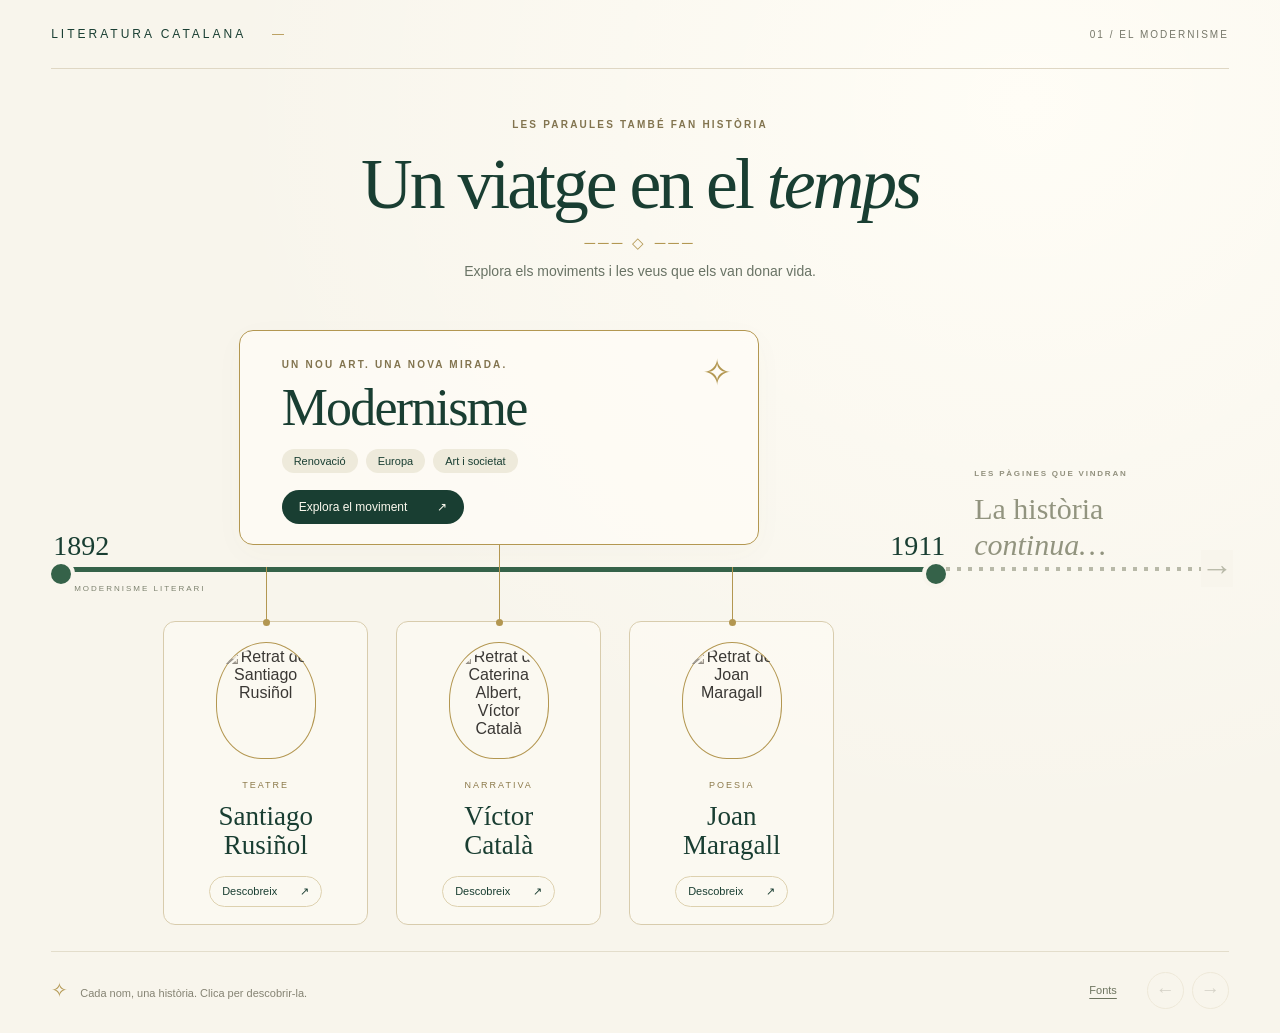
==== index.html @ 7f58643d "Add files via upload" ====
<!doctype html>
<html lang="ca">
<head><meta charset="utf-8"><meta name="viewport" content="width=device-width,initial-scale=1"><meta name="theme-color" content="#193e32"><meta name="description" content="Una línia del temps interactiva de la literatura catalana: Modernisme, Rusiñol, Víctor Català i Maragall."><title>Un viatge en el temps · Literatura catalana</title><link rel="stylesheet" href="estils.css"></head>
<body>
<header class="topbar"><a class="brand" href="index.html">LITERATURA CATALANA <span aria-hidden="true">—</span></a><span class="chapter">01 / EL MODERNISME</span></header>
<main>
<section class="intro"><p class="eyebrow">LES PARAULES TAMBÉ FAN HISTÒRIA</p><h1>Un viatge en el <em>temps</em></h1><div class="flourish" aria-hidden="true">─── ◇ ───</div><p>Explora els moviments i les veus que els van donar vida.</p></section>
<div class="timeline-scroll" tabindex="0" role="region" aria-label="Línia del temps. Desplaça horitzontalment per explorar-la.">
<div class="timeline">
<section class="period" aria-label="Modernisme, de 1892 a 1911">
<div class="movement-wrap"><button class="movement" data-open="modernisme" aria-haspopup="dialog"><span class="eyebrow">UN NOU ART. UNA NOVA MIRADA.</span><h2>Modernisme</h2><span class="tags"><span>Renovació</span><span>Europa</span><span>Art i societat</span></span><span class="cta">Explora el moviment <span aria-hidden="true">↗</span></span><span class="corner" aria-hidden="true">✧</span></button></div>
<div class="axis"><span class="date start">1892</span><span class="date end">1911</span><span class="node first"></span><span class="node last"></span><span class="axis-label">MODERNISME LITERARI</span></div>
<div class="authors">
<button class="author" data-open="rusinol" aria-haspopup="dialog"><span class="connector"></span><span class="portrait"><img src="assets/rusinol.jpg" alt="Retrat de Santiago Rusiñol"></span><span class="genre">TEATRE</span><h3>Santiago<br>Rusiñol</h3><span class="discover">Descobreix <span aria-hidden="true">↗</span></span></button>
<button class="author" data-open="catala" aria-haspopup="dialog"><span class="connector"></span><span class="portrait"><img src="assets/catala.jpg" alt="Retrat de Caterina Albert, Víctor Català"></span><span class="genre">NARRATIVA</span><h3>Víctor<br>Català</h3><span class="discover">Descobreix <span aria-hidden="true">↗</span></span></button>
<button class="author" data-open="maragall" aria-haspopup="dialog"><span class="connector"></span><span class="portrait"><img src="assets/maragall.jpg" alt="Retrat de Joan Maragall"></span><span class="genre">POESIA</span><h3>Joan<br>Maragall</h3><span class="discover">Descobreix <span aria-hidden="true">↗</span></span></button>
</div></section>
<aside class="future"><div class="future-copy"><span class="eyebrow">LES PÀGINES QUE VINDRAN</span><p>La història<br><em>continua…</em></p></div><div class="future-axis" aria-hidden="true"><span>→</span></div></aside>
</div></div>
<footer><span class="hint"><span aria-hidden="true">✧</span> Cada nom, una història. Clica per descobrir-la.</span><button class="text-button" data-open="fonts" aria-haspopup="dialog">Fonts</button><div class="navigation"><button id="prev" aria-label="Desplaça la línia cap a l’esquerra">←</button><button id="next" aria-label="Desplaça la línia cap a la dreta">→</button></div></footer>
</main>
<dialog id="detail" aria-labelledby="detail-title"><button id="close" class="close" aria-label="Tanca la fitxa">×</button><div id="detail-body"></div><button class="back" id="back">← Torna a la línia del temps</button></dialog>
<script src="contingut.js"></script><script src="app.js"></script>
</body></html>
---- estils.css ----
:root{--paper:#f8f5ec;--green:#193e32;--gold:#b39751;--muted:#77786a;--border:#d8ccad;--serif:Georgia,'Times New Roman',serif}*{box-sizing:border-box}body{margin:0;background:radial-gradient(ellipse at 80% 10%,#fffdf6 0,transparent 55%),var(--paper);color:var(--green);font-family:Arial,Helvetica,sans-serif;min-height:100vh}button,a{-webkit-tap-highlight-color:transparent}button{font:inherit;cursor:pointer;color:inherit}button:focus-visible,a:focus-visible,[tabindex]:focus-visible{outline:3px solid #9e7931;outline-offset:6px}button:disabled{opacity:.3;cursor:default}.topbar{display:flex;align-items:center;justify-content:space-between;margin:0 4%;padding:27px 0;border-bottom:1px solid #dfd7c4}.brand{text-decoration:none;color:var(--green);font-size:12px;letter-spacing:3px}.brand span{color:var(--gold);margin-left:20px}.chapter{font-size:10px;letter-spacing:2px;color:var(--muted)}main{max-width:1600px;margin:auto}.intro{text-align:center;padding:38px 20px 27px}.eyebrow{font-size:10px;font-weight:600;letter-spacing:2.2px;color:#82744f;line-height:1.6}.intro h1{font-family:var(--serif);font-weight:400;font-size:clamp(42px,5.6vw,78px);letter-spacing:-3px;margin:10px 0 4px}.intro h1 em{font-weight:400}.flourish{color:var(--gold);font-size:15px;letter-spacing:3px;margin:8px}.intro>p:last-child{font-size:14px;color:#697365;margin:11px 0}.timeline-scroll{overflow-x:auto;overscroll-behavior-x:contain;scrollbar-width:thin;scrollbar-color:var(--border) transparent;padding:13px 4% 26px}.timeline{display:flex;min-width:1060px;width:100%;align-items:flex-start}.period{flex:0 0 76%;min-width:805px}.movement-wrap{height:237px;display:flex;justify-content:center;align-items:flex-start}.movement{display:block;position:relative;background:#fffdf7b0;border:1px solid var(--gold);border-radius:14px;padding:23px 42px 20px;width:520px;min-height:205px;text-align:left;box-shadow:0 8px 32px #70603a07;transition:transform .2s,box-shadow .2s}.movement:after{content:'';position:absolute;left:50%;top:100%;height:32px;width:1px;background:var(--gold)}.movement h2{font:400 52px var(--serif);letter-spacing:-1.8px;margin:5px 0 12px}.tags{display:flex;gap:8px}.tags>span{border-radius:30px;background:#eeeadb;font-size:11px;padding:6px 12px}.cta{display:inline-flex;gap:30px;border-radius:30px;background:var(--green);color:#fcfaef;padding:10px 17px;margin-top:17px;font-size:12px}.corner{position:absolute;right:26px;top:21px;font-size:36px;color:var(--gold);font-weight:400}.movement:hover{transform:translateY(-3px);box-shadow:0 12px 35px #193e3210}.axis{position:relative;border-top:5px solid #356249;height:39px;margin:0 8px}.date{position:absolute;font:400 28px var(--serif);top:-42px}.start{left:-6px}.end{right:-7px}.node{position:absolute;top:-12px;width:20px;height:20px;border:4px solid var(--paper);border-radius:50%;background:#356249;box-sizing:content-box}.first{left:-12px}.last{right:-12px}.axis-label{position:absolute;top:12px;left:15px;font-size:8px;letter-spacing:2px;color:#7d826f}.authors{display:flex;justify-content:center;gap:28px;padding:15px 20px 0}.author{position:relative;width:205px;padding:20px 15px 17px;background:#fffdf675;border:1px solid var(--border);border-radius:12px;text-align:center;transition:transform .2s,background .2s,box-shadow .2s}.connector{position:absolute;bottom:100%;left:50%;height:55px;width:1px;background:var(--gold)}.connector:after{content:'';position:absolute;bottom:-4px;left:-3px;width:7px;height:7px;border-radius:50%;background:var(--gold)}.portrait{display:block;margin:0 auto 15px;width:100px;height:117px;border:1px solid var(--gold);padding:5px;border-radius:50% 50% 45% 45%}.portrait img{width:100%;height:100%;object-fit:cover;object-position:center 24%;border-radius:50% 50% 45% 45%;filter:grayscale(1) sepia(.24)}.genre{font-size:9px;letter-spacing:2px;color:#8c7a4b}.author h3{font:400 27px/1.07 var(--serif);margin:10px 0 16px}.discover{display:inline-flex;gap:23px;padding:8px 12px;border:1px solid #ddd1af;border-radius:30px;font-size:11px}.author:hover{transform:translateY(-5px);background:#fffdf8;box-shadow:0 10px 24px #193e320b;border-color:var(--gold)}.future{flex:1;position:relative;padding-top:132px;min-width:220px}.future-copy{padding-left:28px}.future .eyebrow{font-size:8px;letter-spacing:1.8px;color:#92917e}.future-copy p{font:400 30px/1.2 var(--serif);color:#92947f;margin:10px 0}.future-axis{position:absolute;top:237px;width:100%;height:4px;background:repeating-linear-gradient(to right,#b8b9a8 0 4px,transparent 4px 11px)}.future-axis span{position:absolute;right:-4px;top:-17px;font-size:32px;color:#b8b9a8;background:var(--paper)}footer{margin:0 4%;padding:20px 0 24px;border-top:1px solid #e3ddcb;display:flex;gap:24px;align-items:center;color:#858373;font-size:11px}.hint{flex:1}.hint>span{color:var(--gold);margin-right:9px;font-size:20px}.text-button{border:0;background:none;text-decoration:underline;text-underline-offset:4px;font-size:11px;color:#6d745f}.navigation{display:flex;gap:8px}.navigation button{width:37px;height:37px;background:transparent;border:1px solid var(--border);border-radius:50%;font-size:19px}.modal-open{overflow:hidden}dialog{border:1px solid var(--gold);border-radius:18px;background:var(--paper);color:var(--green);padding:42px;width:min(560px,calc(100% - 30px));max-height:90dvh;box-shadow:0 25px 100px #10251b40}dialog::backdrop{background:#142f2869;backdrop-filter:blur(5px)}.close{position:absolute;top:13px;right:16px;background:none;border:0;font-size:29px;color:#7c7d69;width:35px;height:35px}.modal-head{display:flex;align-items:center;gap:22px}.modal-head img{width:73px;height:88px;border-radius:50%;object-fit:cover;object-position:center 24%;filter:grayscale(1) sepia(.2);border:1px solid var(--gold);padding:3px}.modal-title{font:400 39px/1.1 var(--serif);letter-spacing:-1px;margin:8px 0 12px}.lead{font:400 22px/1.35 var(--serif);margin:23px 0 18px}.keypoints{padding-left:19px;margin:0 0 24px;font-size:14px;line-height:1.65}.keypoints li{margin:8px 0}.keypoints li::marker{color:var(--gold)}.currents{display:grid;grid-template-columns:1fr 1fr;gap:14px;border-top:1px solid var(--border);padding-top:20px}.currents h3{font:400 18px var(--serif);margin:0}.currents p{font-size:12px;line-height:1.5;color:#6f7564;margin-bottom:0}.stages{display:flex;justify-content:space-between;gap:15px;margin-top:23px;padding-top:17px;border-top:1px solid var(--border)}.stages strong{font:400 19px var(--serif);display:block}.stages span{font-size:11px;color:#787c6c;display:block;margin-top:7px}.works-label{margin-top:28px}.work{padding:12px 0;border-bottom:1px solid #dfd7c3}.work h3{font:italic 22px var(--serif);margin:0 0 7px}.work p{font-size:12px;margin:0;color:#6f7564}.small{font-size:11px;line-height:1.6;color:#7c7e6f;margin-top:17px}.back{border:0;background:none;padding:0;margin-top:26px;font-size:12px;text-decoration:underline;text-underline-offset:5px}.source{display:block;color:var(--green);margin:13px 0;font-size:14px}@media(min-width:1500px){.intro{padding-top:50px}.timeline-scroll{padding-top:25px;padding-bottom:40px}.movement-wrap{height:260px}.future-axis{top:260px}.movement:after{height:55px}}@media(max-width:700px){.topbar{padding:22px 0}.brand{font-size:9px;letter-spacing:2px}.brand span{display:none}.chapter{font-size:8px;letter-spacing:1px}.intro{padding:32px 20px 21px}.intro h1{letter-spacing:-1.8px;font-size:43px}.intro .eyebrow{font-size:8px}.intro>p:last-child{font-size:12px;max-width:240px;margin:12px auto}.timeline{min-width:850px}.period{min-width:650px;flex-basis:650px}.movement{width:390px;padding:22px 28px}.movement h2{font-size:45px}.authors{gap:16px;padding-left:12px;padding-right:12px}.author{width:185px}.axis-label{display:none}.future{min-width:200px}.future-copy{padding-left:20px}.future-copy p{font-size:26px}footer{flex-wrap:wrap;gap:14px}.hint{font-size:10px;flex-basis:70%}.navigation{margin-left:auto}dialog{padding:37px 25px 26px}.modal-title{font-size:32px}.lead{font-size:21px}}@media(prefers-reduced-motion:reduce){*{scroll-behavior:auto!important;transition:none!important}}

/* Fons ornamental: discret i independent del contingut. */
body{position:relative;isolation:isolate}
body::before,body::after{content:"";position:fixed;pointer-events:none;z-index:-1;background-repeat:no-repeat;background-size:contain}
body::before{width:420px;height:630px;right:-35px;top:115px;background-image:url('assets/facana-modernista.svg');opacity:.08}
body::after{width:215px;height:250px;left:-34px;bottom:0;background-image:url('assets/flor-modernista.svg');opacity:.15}
@media(max-width:700px){body::before{width:270px;height:405px;right:-85px;top:130px;opacity:.055}body::after{width:135px;height:156px;left:-36px;opacity:.10}}
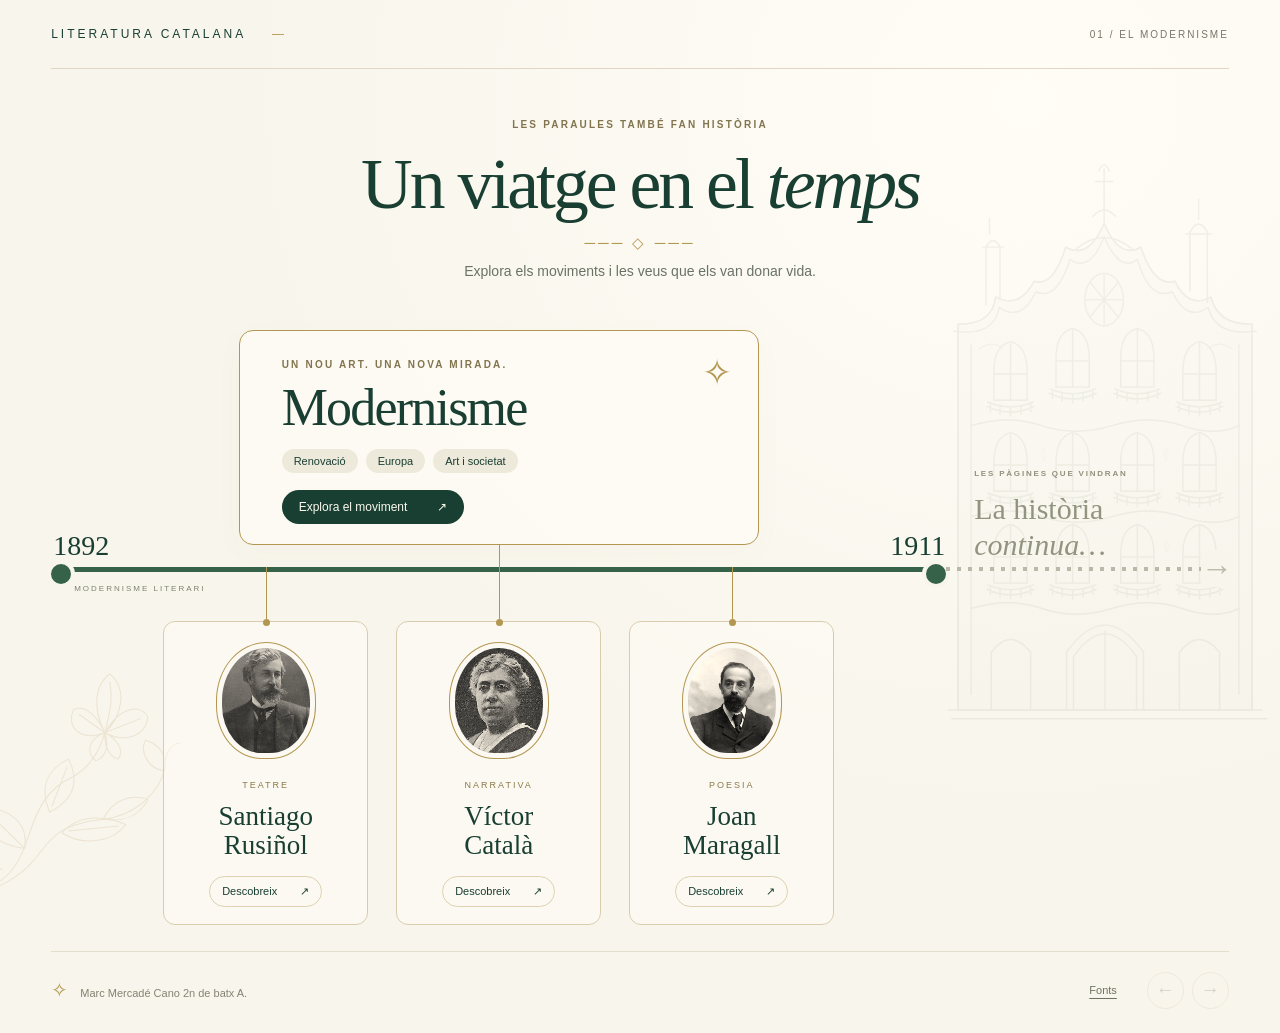
==== commit cebaa018: "Modify footer to display author information Updated footer content to include author name." ====
--- a/index.html
+++ b/index.html
@@ -17,7 +17,7 @@
 </div></section>
 <aside class="future"><div class="future-copy"><span class="eyebrow">LES PÀGINES QUE VINDRAN</span><p>La història<br><em>continua…</em></p></div><div class="future-axis" aria-hidden="true"><span>→</span></div></aside>
 </div></div>
-<footer><span class="hint"><span aria-hidden="true">✧</span> Cada nom, una història. Clica per descobrir-la.</span><button class="text-button" data-open="fonts" aria-haspopup="dialog">Fonts</button><div class="navigation"><button id="prev" aria-label="Desplaça la línia cap a l’esquerra">←</button><button id="next" aria-label="Desplaça la línia cap a la dreta">→</button></div></footer>
+<footer><span class="hint"><span aria-hidden="true">✧</span> Marc Mercadé Cano 2n de batx A.</span><button class="text-button" data-open="fonts" aria-haspopup="dialog">Fonts</button><div class="navigation"><button id="prev" aria-label="Desplaça la línia cap a l’esquerra">←</button><button id="next" aria-label="Desplaça la línia cap a la dreta">→</button></div></footer>
 </main>
 <dialog id="detail" aria-labelledby="detail-title"><button id="close" class="close" aria-label="Tanca la fitxa">×</button><div id="detail-body"></div><button class="back" id="back">← Torna a la línia del temps</button></dialog>
 <script src="contingut.js"></script><script src="app.js"></script>
